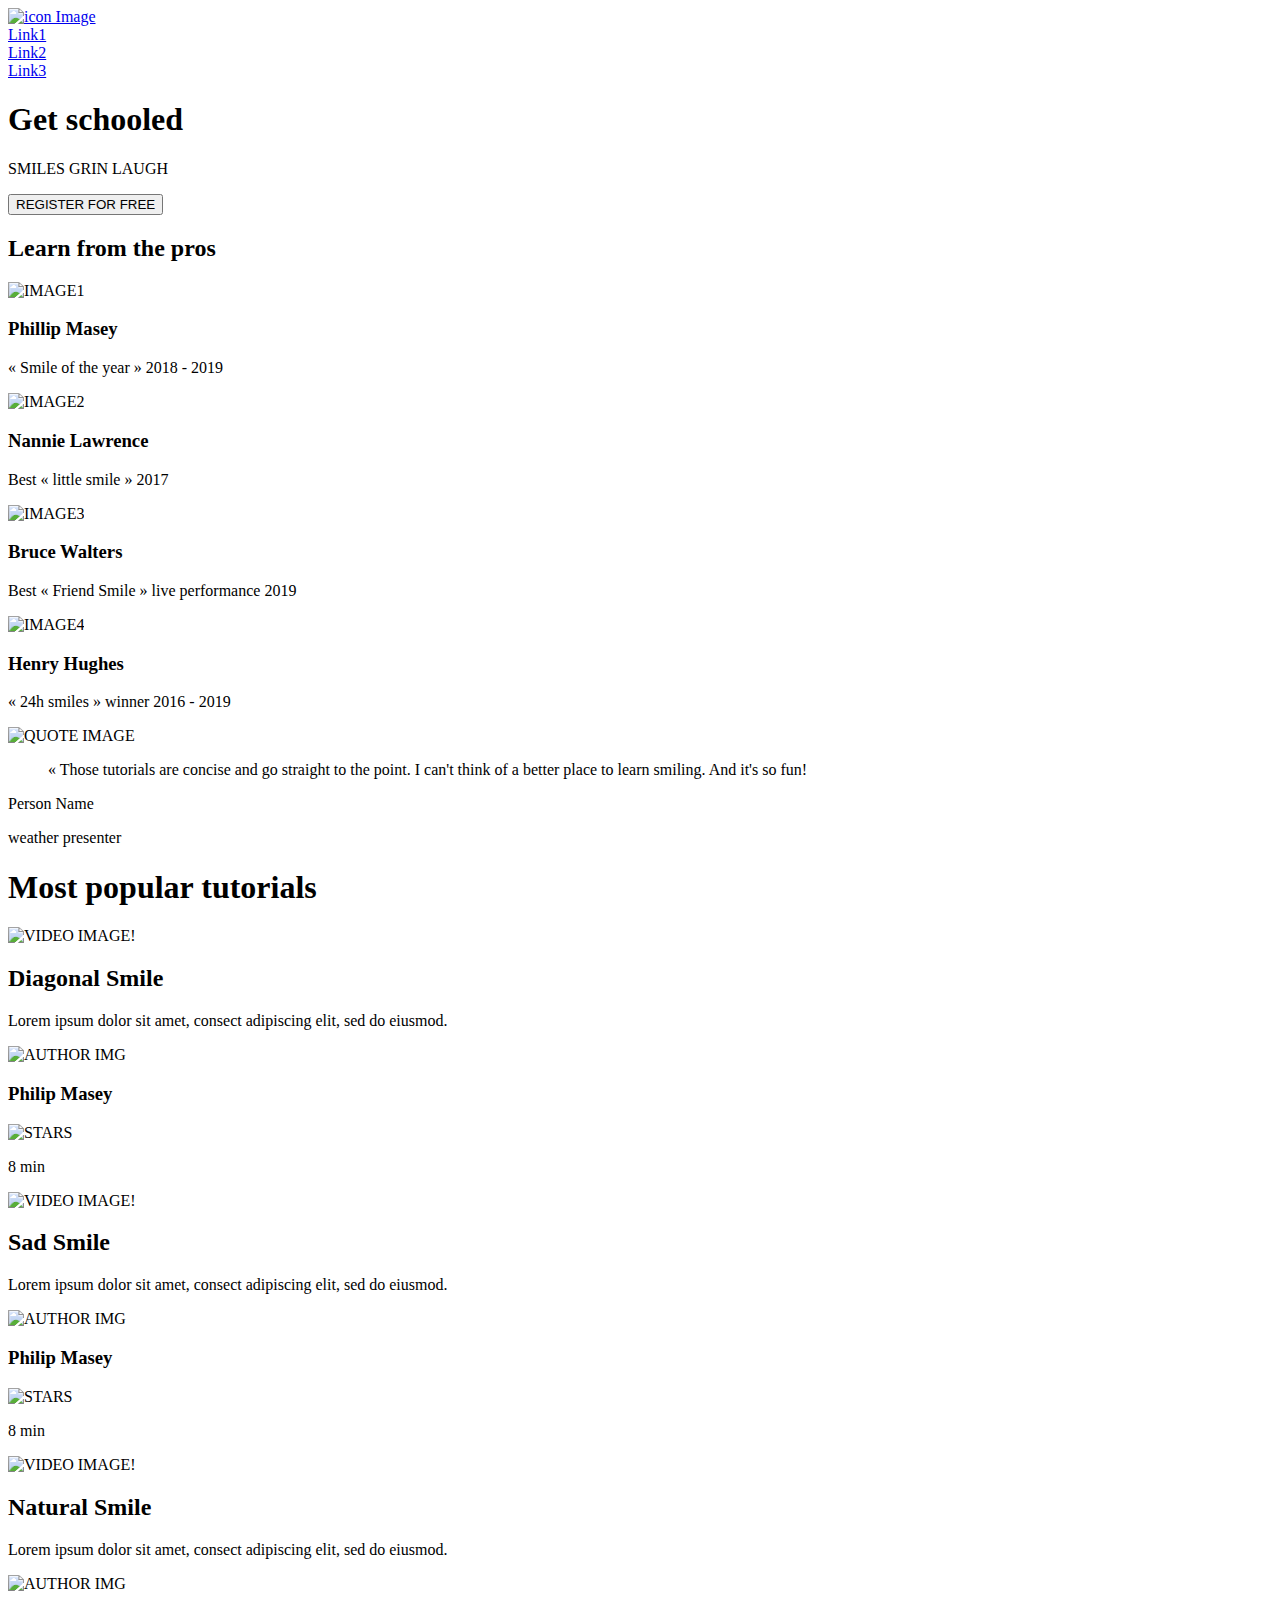
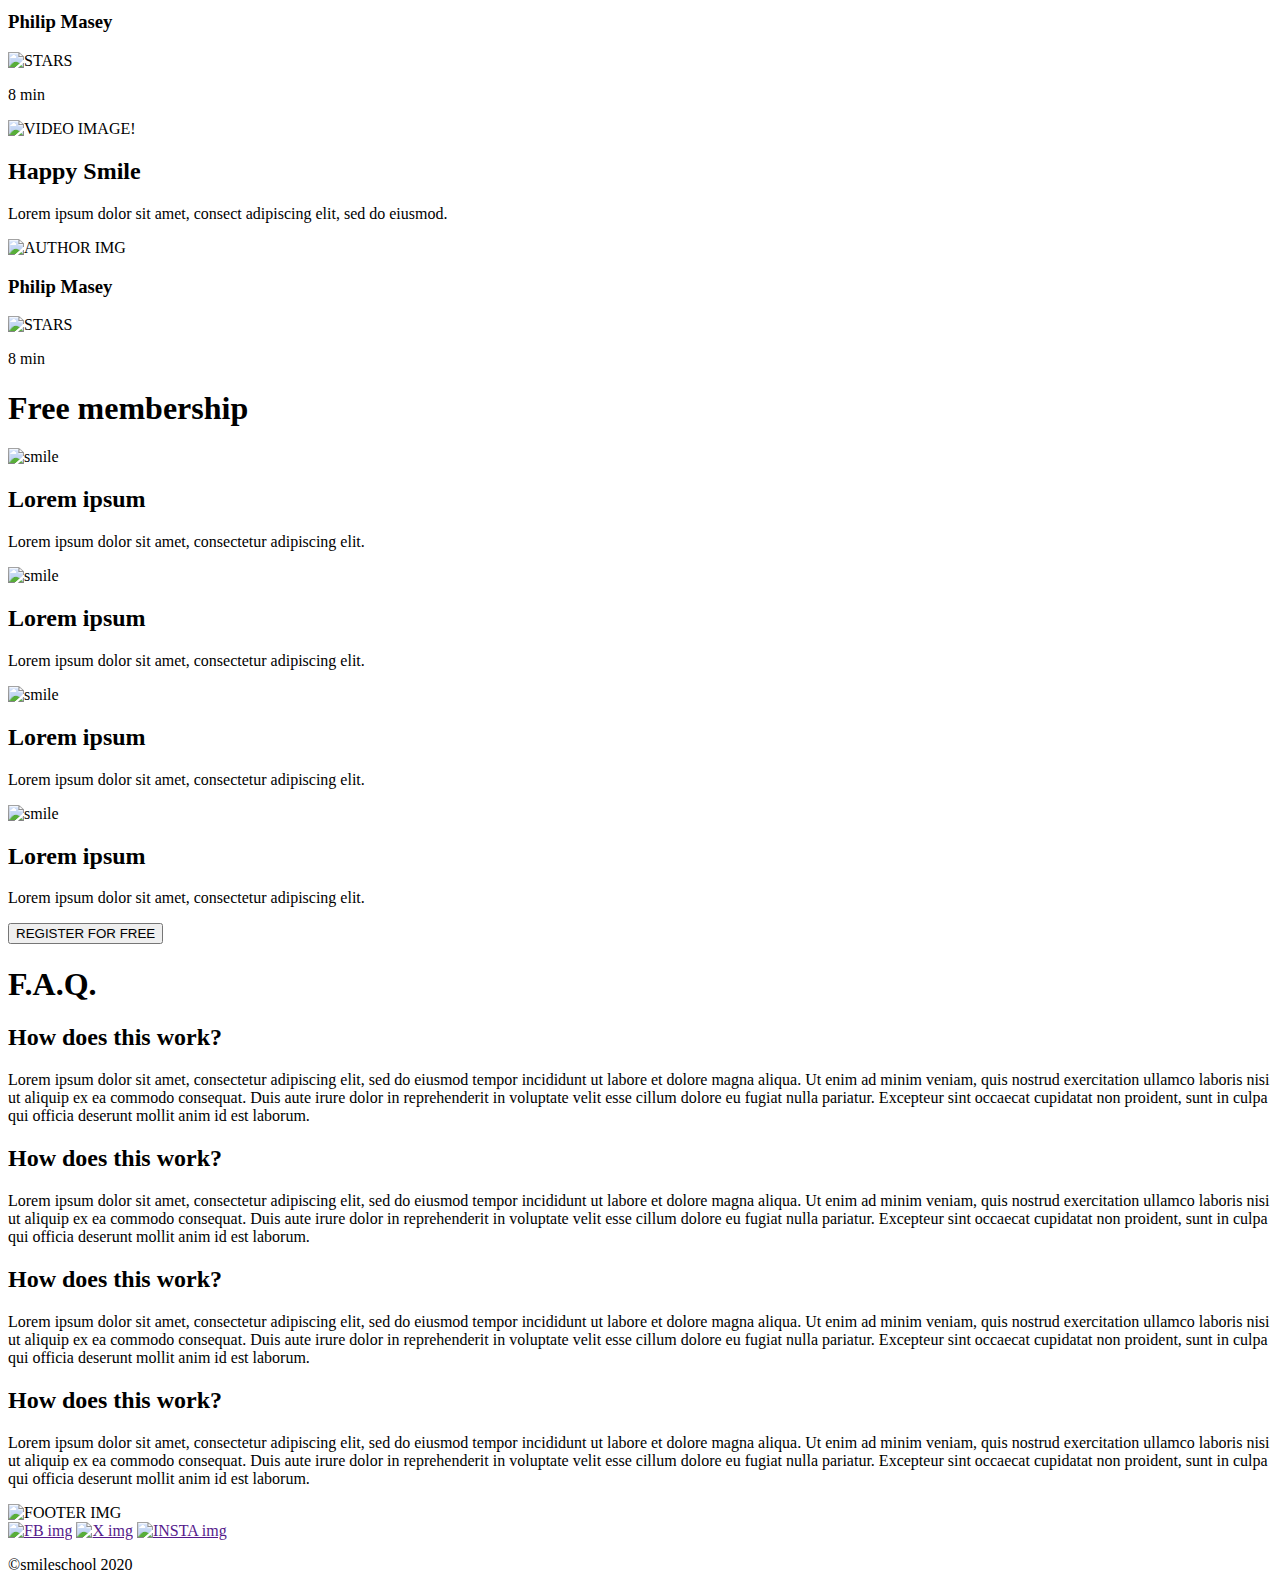
==== css_advanced/index.html @ 28404116 "added README.md" ====
<!DOCTYPE html>
<html lang="en">
<head>
    <meta charset="UTF-8">
    <meta name="viewport", content="width=devide-width, initial-scale=1.0">
</head>
<body>
    <header>
        <div>
            <a href="index.html"><img src="ICON IMAGE" alt="icon Image"></a>

            <nav>
                    <li><a href="COURSES">Link1</a></li>
                    <li><a href="PRICING">Link2</a></li>
                    <li><a href="LOGIN">Link3</a></li>
            </nav>
        </div>

        <section>
            <div>
                <h1>Get schooled</h1>
                <p>SMILES GRIN LAUGH</p>
                <button>REGISTER FOR FREE</button>
            </div>
            <div>
                <h2>Learn from the pros</h2>
                <div>
                    <img src="IMAGE1" alt="IMAGE1">
                    <h3>Phillip Masey</h3>
                    <p>« Smile of the year » 2018 - 2019</p>
                </div>
                <div>
                    <img src="IMAGE2" alt="IMAGE2">
                    <h3>Nannie Lawrence</h3>
                    <p>Best « little smile » 2017</p>
                </div>
                <div>
                    <img src="IMAGE3" alt="IMAGE3">
                    <h3>Bruce Walters</h3>
                    <p>Best « Friend Smile » live performance 2019</p>
                </div>
                <div>
                    <img src="IMAGE4" alt="IMAGE4">
                    <h3>Henry Hughes</h3>
                    <p>« 24h smiles » winner 2016 - 2019</p>
                </div>
            </div>
        </section>
    </header>
    <main>
        <section>
            <div>
                <img src="QUOTE" alt="QUOTE IMAGE">
                <div>
                    <blockquote>« Those tutorials are concise and go straight to the point. I can't think of a better place to learn smiling. And it's so fun!</blockquote>
                    <p>Person Name</p>
                    <p>weather presenter</p>
                </div>
            </div>
        </section>
        <section>
            <h1>Most popular tutorials</h1>
            <div>
                <div>
                    <img src="VIDEO IMAGE1" alt="VIDEO IMAGE!">
                    <h2>Diagonal Smile</h2>
                    <p>Lorem ipsum dolor sit amet, consect adipiscing elit, sed do eiusmod.</p>
                    <div>
                        <img src="AUTHOR IMG" alt="AUTHOR IMG">
                        <h3>Philip Masey</h3>
                    </div>
                    <div>
                        <div><img src="STARS" alt="STARS"></div>
                        <p>8 min</p>
                    </div>
                </div>
            </div>
            <div>
                <div>
                    <img src="VIDEO IMAGE1" alt="VIDEO IMAGE!">
                    <h2>Sad Smile</h2>
                    <p>Lorem ipsum dolor sit amet, consect adipiscing elit, sed do eiusmod.</p>
                    <div>
                        <img src="AUTHOR IMG" alt="AUTHOR IMG">
                        <h3>Philip Masey</h3>
                    </div>
                    <div>
                        <div><img src="STARS" alt="STARS"></div>
                        <p>8 min</p>
                    </div>
                </div>
            </div>
            <div>
                <div>
                    <img src="VIDEO IMAGE1" alt="VIDEO IMAGE!">
                    <h2>Natural Smile</h2>
                    <p>Lorem ipsum dolor sit amet, consect adipiscing elit, sed do eiusmod.</p>
                    <div>
                        <img src="AUTHOR IMG" alt="AUTHOR IMG">
                        <h3>Philip Masey</h3>
                    </div>
                    <div>
                        <div><img src="STARS" alt="STARS"></div>
                        <p>8 min</p>
                    </div>
                </div>
            </div>
            <div>
                <div>
                    <img src="VIDEO IMAGE1" alt="VIDEO IMAGE!">
                    <h2>Happy Smile</h2>
                    <p>Lorem ipsum dolor sit amet, consect adipiscing elit, sed do eiusmod.</p>
                    <div>
                        <img src="AUTHOR IMG" alt="AUTHOR IMG">
                        <h3>Philip Masey</h3>
                    </div>
                    <div>
                        <div><img src="STARS" alt="STARS"></div>
                        <p>8 min</p>
                    </div>
                </div>
            </div>
        </section>
        <section>
            <h1>Free membership</h1>
            <div>
                <div>
                    <img src="smile" alt="smile">
                    <h2>Lorem ipsum</h2>
                    <p>Lorem ipsum dolor sit amet, consectetur adipiscing elit.</p>
                </div>
                <div>
                    <img src="smile" alt="smile">
                    <h2>Lorem ipsum</h2>
                    <p>Lorem ipsum dolor sit amet, consectetur adipiscing elit.</p>
                </div>
                <div>
                    <img src="smile" alt="smile">
                    <h2>Lorem ipsum</h2>
                    <p>Lorem ipsum dolor sit amet, consectetur adipiscing elit.</p>
                </div>
                <div>
                    <img src="smile" alt="smile">
                    <h2>Lorem ipsum</h2>
                    <p>Lorem ipsum dolor sit amet, consectetur adipiscing elit.</p>
                </div>
            </div>
            <button>REGISTER FOR FREE</button>
        </section>
        <section>
            <h1>F.A.Q.</h1>
            <div>
                <div>
                    <div>
                        <h2>How does this work?</h2>
                        <p>Lorem ipsum dolor sit amet, consectetur adipiscing elit, sed do eiusmod tempor incididunt ut labore et dolore magna aliqua. Ut enim ad minim veniam, quis nostrud exercitation ullamco laboris nisi ut aliquip ex ea commodo consequat. Duis aute irure dolor in reprehenderit in voluptate velit esse cillum dolore eu fugiat nulla pariatur. Excepteur sint occaecat cupidatat non proident, sunt in culpa qui officia deserunt mollit anim id est laborum.</p>
                    </div>
                    <div>
                        <h2>How does this work?</h2>
                        <p>Lorem ipsum dolor sit amet, consectetur adipiscing elit, sed do eiusmod tempor incididunt ut labore et dolore magna aliqua. Ut enim ad minim veniam, quis nostrud exercitation ullamco laboris nisi ut aliquip ex ea commodo consequat. Duis aute irure dolor in reprehenderit in voluptate velit esse cillum dolore eu fugiat nulla pariatur. Excepteur sint occaecat cupidatat non proident, sunt in culpa qui officia deserunt mollit anim id est laborum.</p>
                    </div>
                </div>
                <div>
                    <div>
                        <h2>How does this work?</h2>
                        <p>Lorem ipsum dolor sit amet, consectetur adipiscing elit, sed do eiusmod tempor incididunt ut labore et dolore magna aliqua. Ut enim ad minim veniam, quis nostrud exercitation ullamco laboris nisi ut aliquip ex ea commodo consequat. Duis aute irure dolor in reprehenderit in voluptate velit esse cillum dolore eu fugiat nulla pariatur. Excepteur sint occaecat cupidatat non proident, sunt in culpa qui officia deserunt mollit anim id est laborum.</p>
                    </div>
                    <div>
                        <h2>How does this work?</h2>
                        <p>Lorem ipsum dolor sit amet, consectetur adipiscing elit, sed do eiusmod tempor incididunt ut labore et dolore magna aliqua. Ut enim ad minim veniam, quis nostrud exercitation ullamco laboris nisi ut aliquip ex ea commodo consequat. Duis aute irure dolor in reprehenderit in voluptate velit esse cillum dolore eu fugiat nulla pariatur. Excepteur sint occaecat cupidatat non proident, sunt in culpa qui officia deserunt mollit anim id est laborum.</p>
                    </div>
                </div>
            </div>
        </section>
    </main>
    <footer>
        <div>
            <div>
                <img src="FOOTER IMG" alt="FOOTER IMG">
                <div>
                    <a href=""><img src="FB img" alt="FB img"></a>
                    <a href=""><img src="X img" alt="X img"></a>
                    <a href=""><img src="INSTA img" alt="INSTA img"></a>
                </div>
            </div>
            <p>©smileschool 2020</p>
        </div>
    </footer>
</body>
</html>
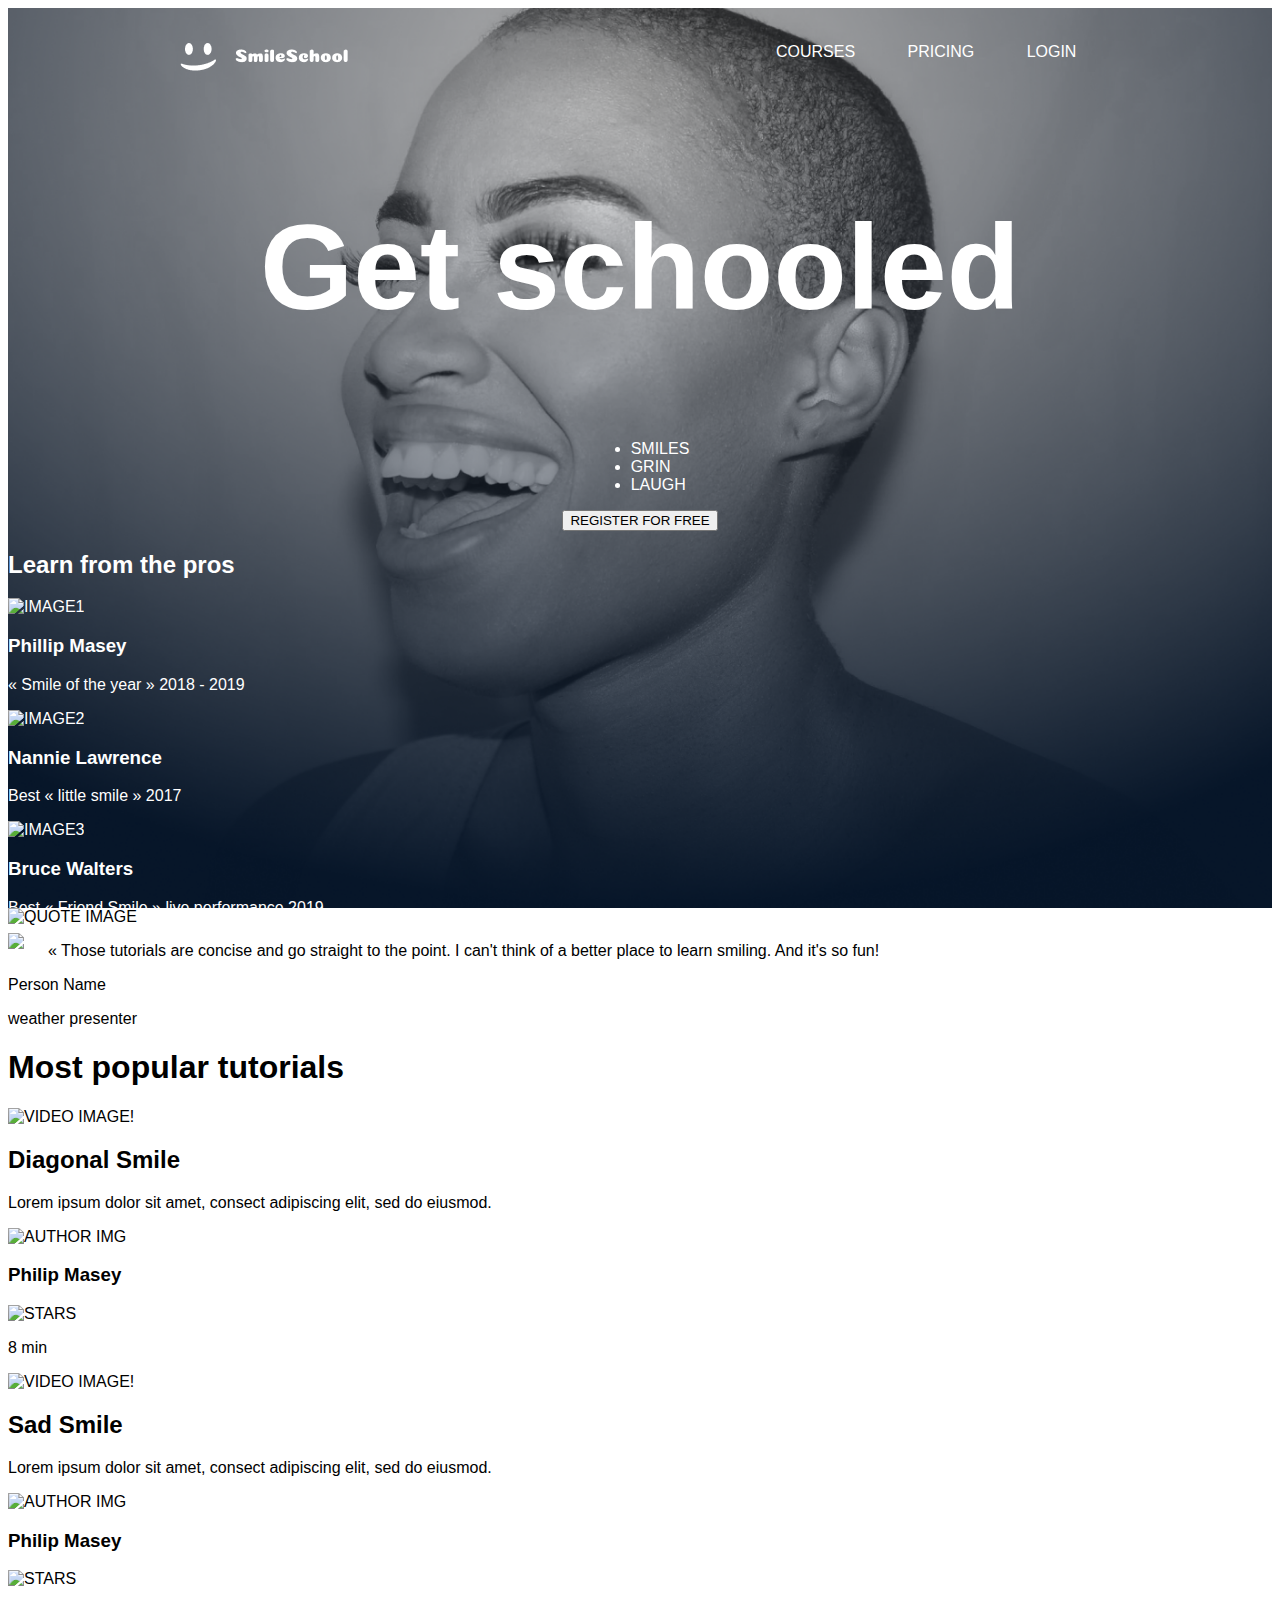
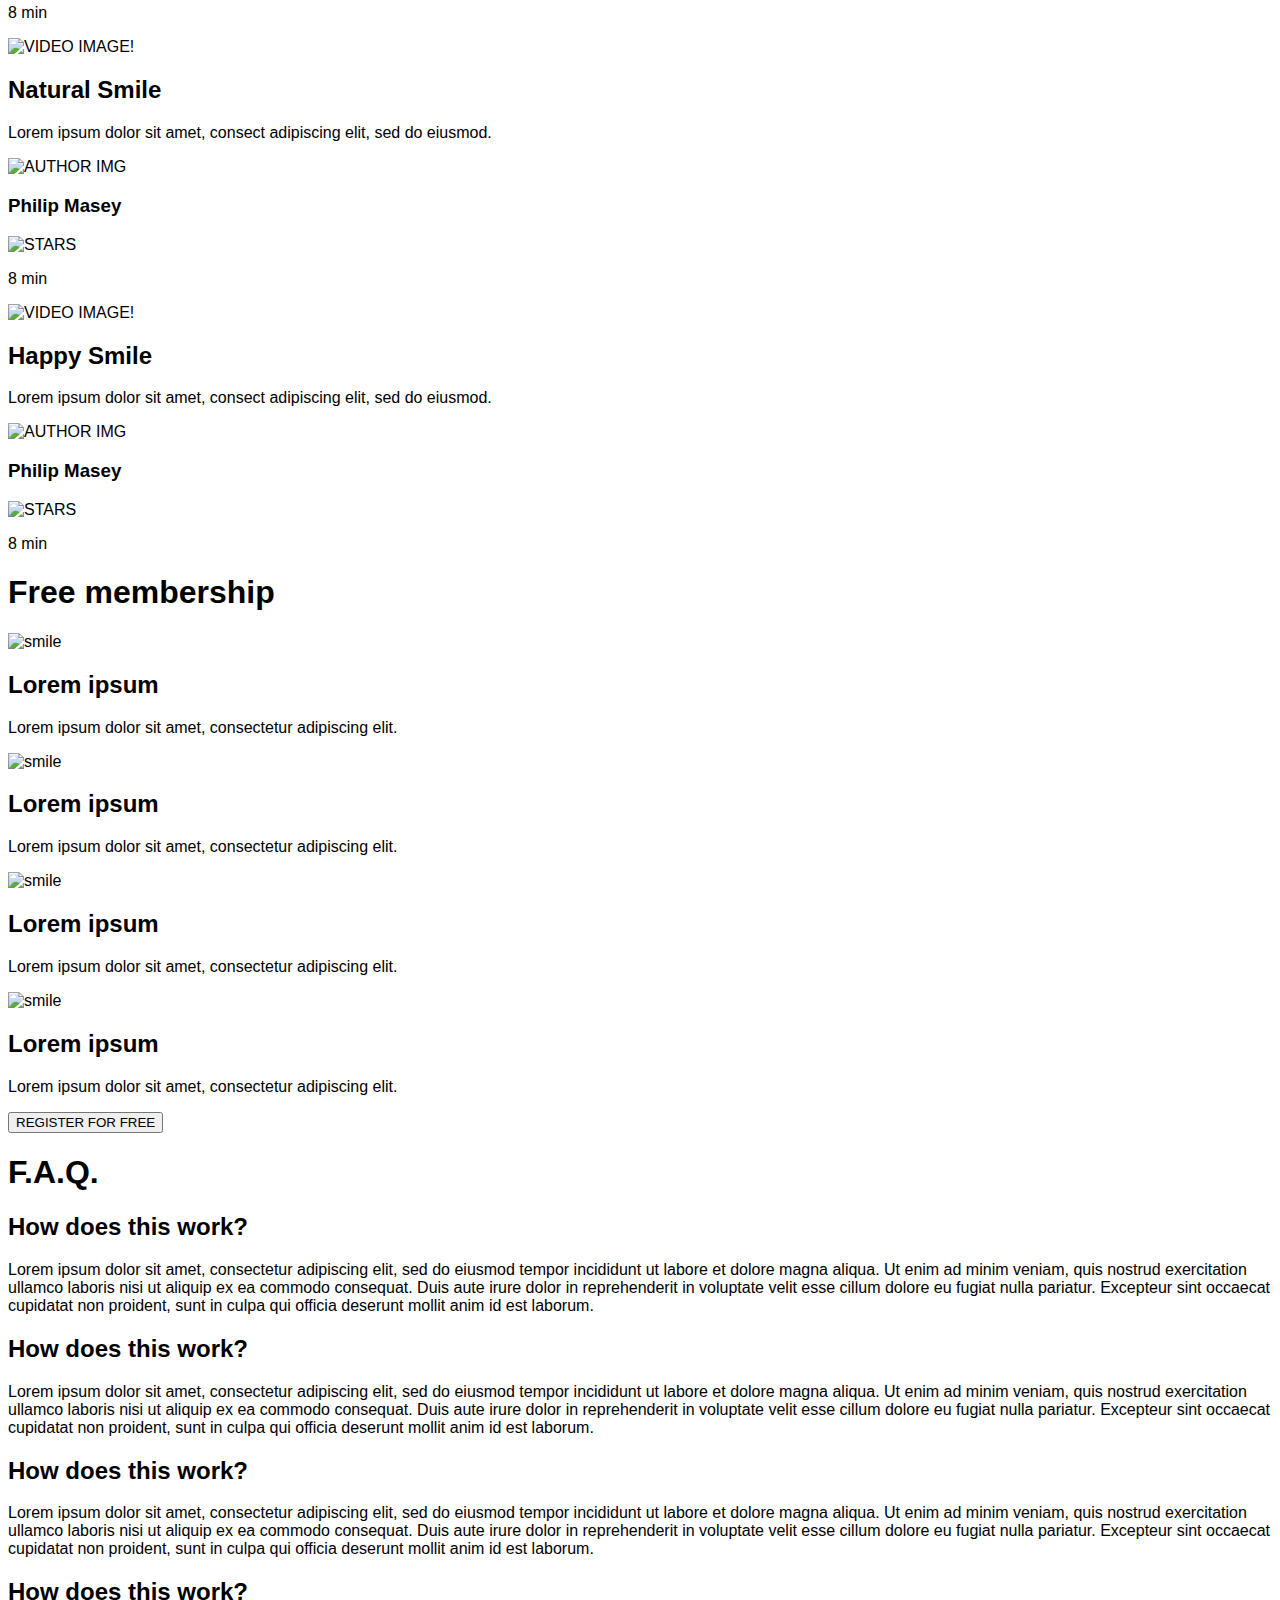
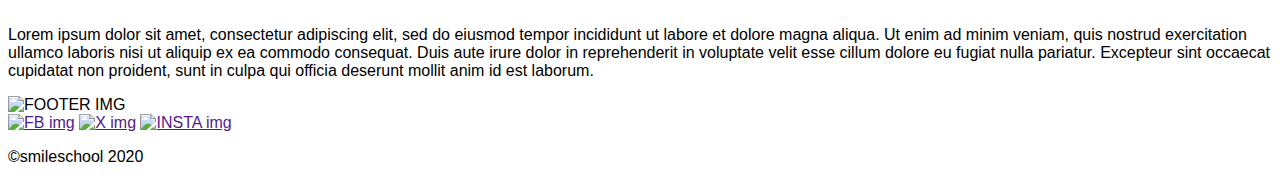
==== commit 267a2f0e: "css progress: nav, Banner-H1" ====
--- a/css_advanced/index.html
+++ b/css_advanced/index.html
@@ -2,24 +2,31 @@
 <html lang="en">
 <head>
     <meta charset="UTF-8">
-    <meta name="viewport", content="width=devide-width, initial-scale=1.0">
+    <meta name="viewport", content="width=device-width, initial-scale=1.0">
+    <title>Homepage</title>
+    <link rel="stylesheet" href="styles.css">
 </head>
 <body>
     <header>
-        <div>
-            <a href="index.html"><img src="ICON IMAGE" alt="icon Image"></a>
+        <div class="header_div">
+            <a href="index.html"><img src="images/logo.png" alt="logo"></a>
 
-            <nav>
-                    <li><a href="COURSES">Link1</a></li>
-                    <li><a href="PRICING">Link2</a></li>
-                    <li><a href="LOGIN">Link3</a></li>
+            <nav class="header_nav">
+                <a class="nav_link" href="*LINK*">COURSES</a></li>
+                <a class="nav_link" href="*LINK*">PRICING</a></li>
+                <a class="nav_link" href="*LINK*">LOGIN</a></li>
             </nav>
         </div>
 
-        <section>
-            <div>
+        <section class="banner_section">
+            <!--Banner-->
+            <div class="banner_div">
                 <h1>Get schooled</h1>
-                <p>SMILES GRIN LAUGH</p>
+                <ul>
+                    <li>SMILES</li>
+                    <li>GRIN</li>
+                    <li>LAUGH</li>
+                </ul>
                 <button>REGISTER FOR FREE</button>
             </div>
             <div>
@@ -45,6 +52,7 @@
                     <p>« 24h smiles » winner 2016 - 2019</p>
                 </div>
             </div>
+            <!--Banner END-->
         </section>
     </header>
     <main>
--- a/css_advanced/styles.css
+++ b/css_advanced/styles.css
@@ -0,0 +1,41 @@
+html {
+    font-family: Arial, Helvetica, sans-serif
+}
+
+header {
+    background-image: url(./images/background.png);
+    background-repeat: no-repeat;
+    background-size: cover;
+    background-position: center;
+    height: 100vh;
+     color: #ffff;
+}
+
+.header_div {
+    padding: 35.02px 171.59px;
+    display: flex;
+    justify-content: space-between;
+    background-color: transparent;
+}
+
+.header_nav a {
+        padding: 1.5em;
+        weight: 700;
+        display: inline;
+        text-decoration: none;
+        color: #ffff;
+    }
+
+.banner_div {
+    height: 50%;
+    display: flex;
+    flex-direction: column;
+    align-items: center;
+    justify-content: center;
+}
+
+.banner_div H1 {
+    font-size: 120px;
+    weight: 700;
+    line-height: 150.84px;
+}
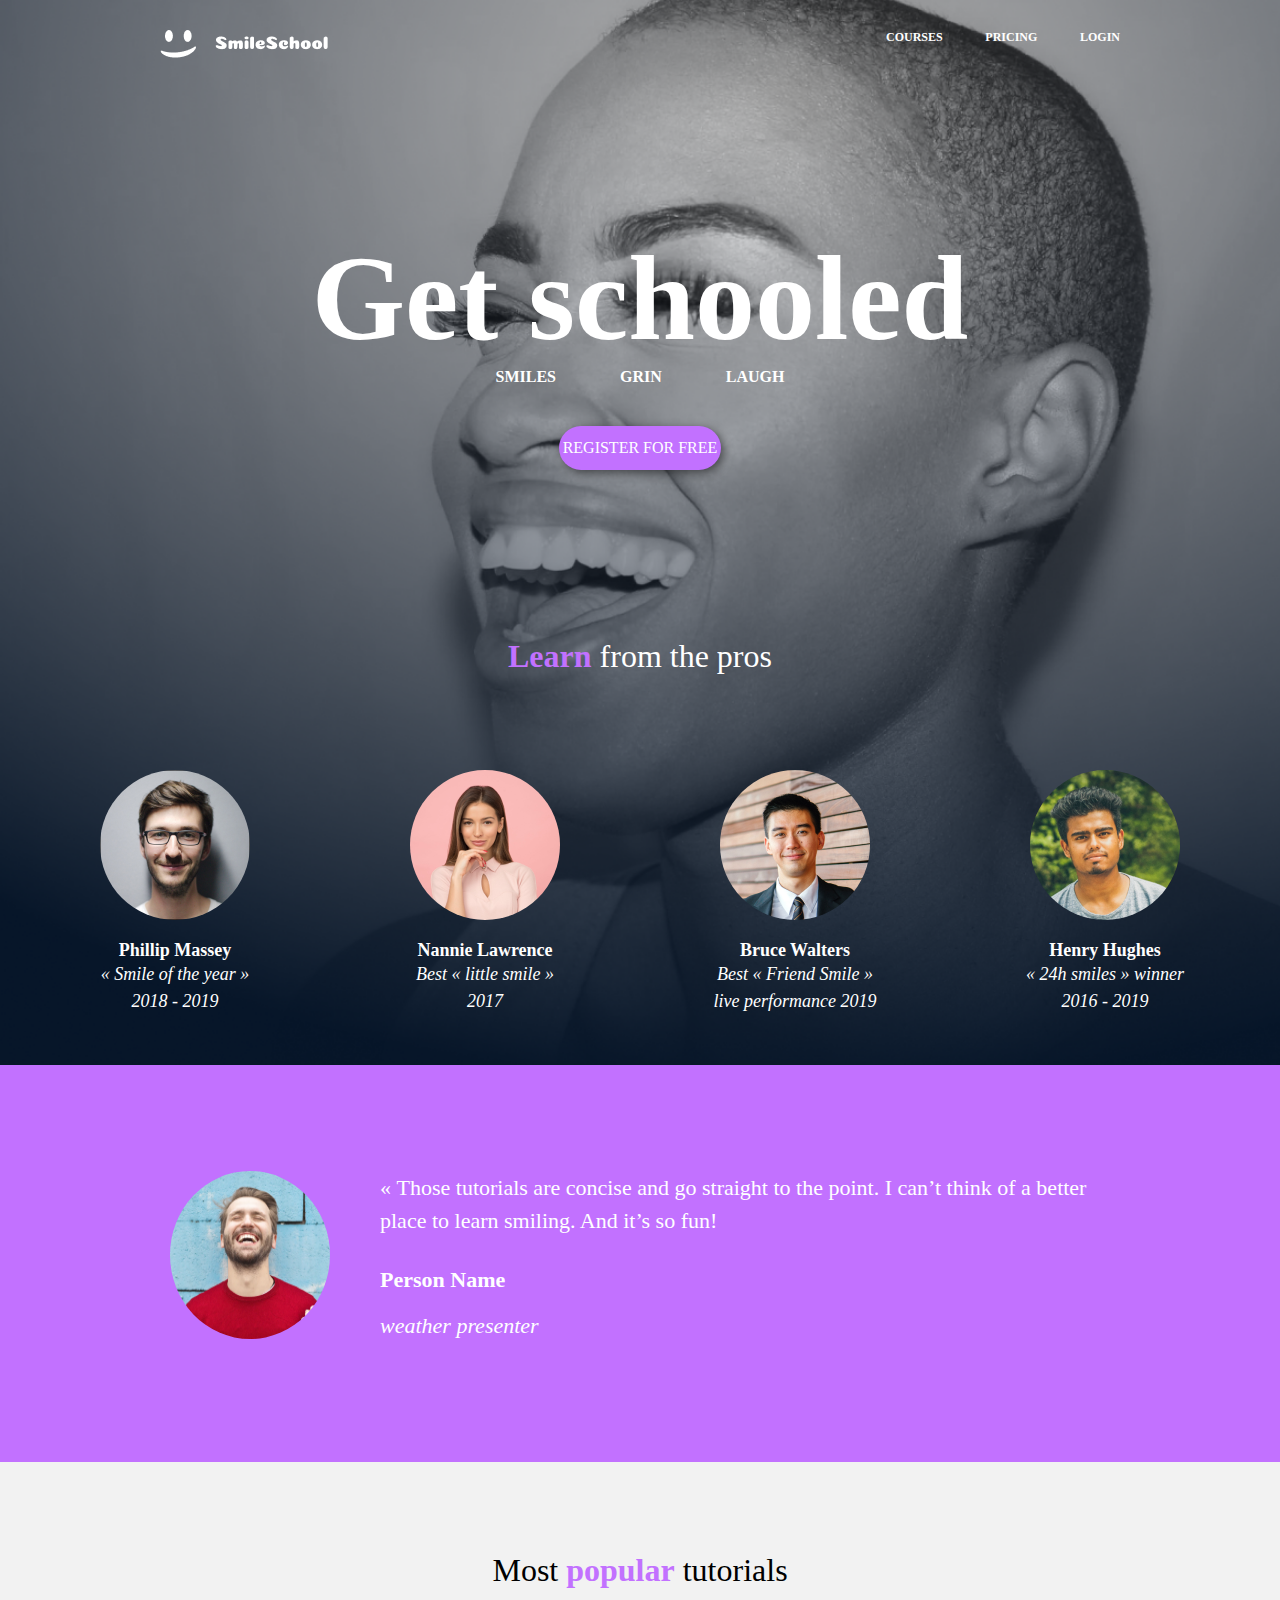
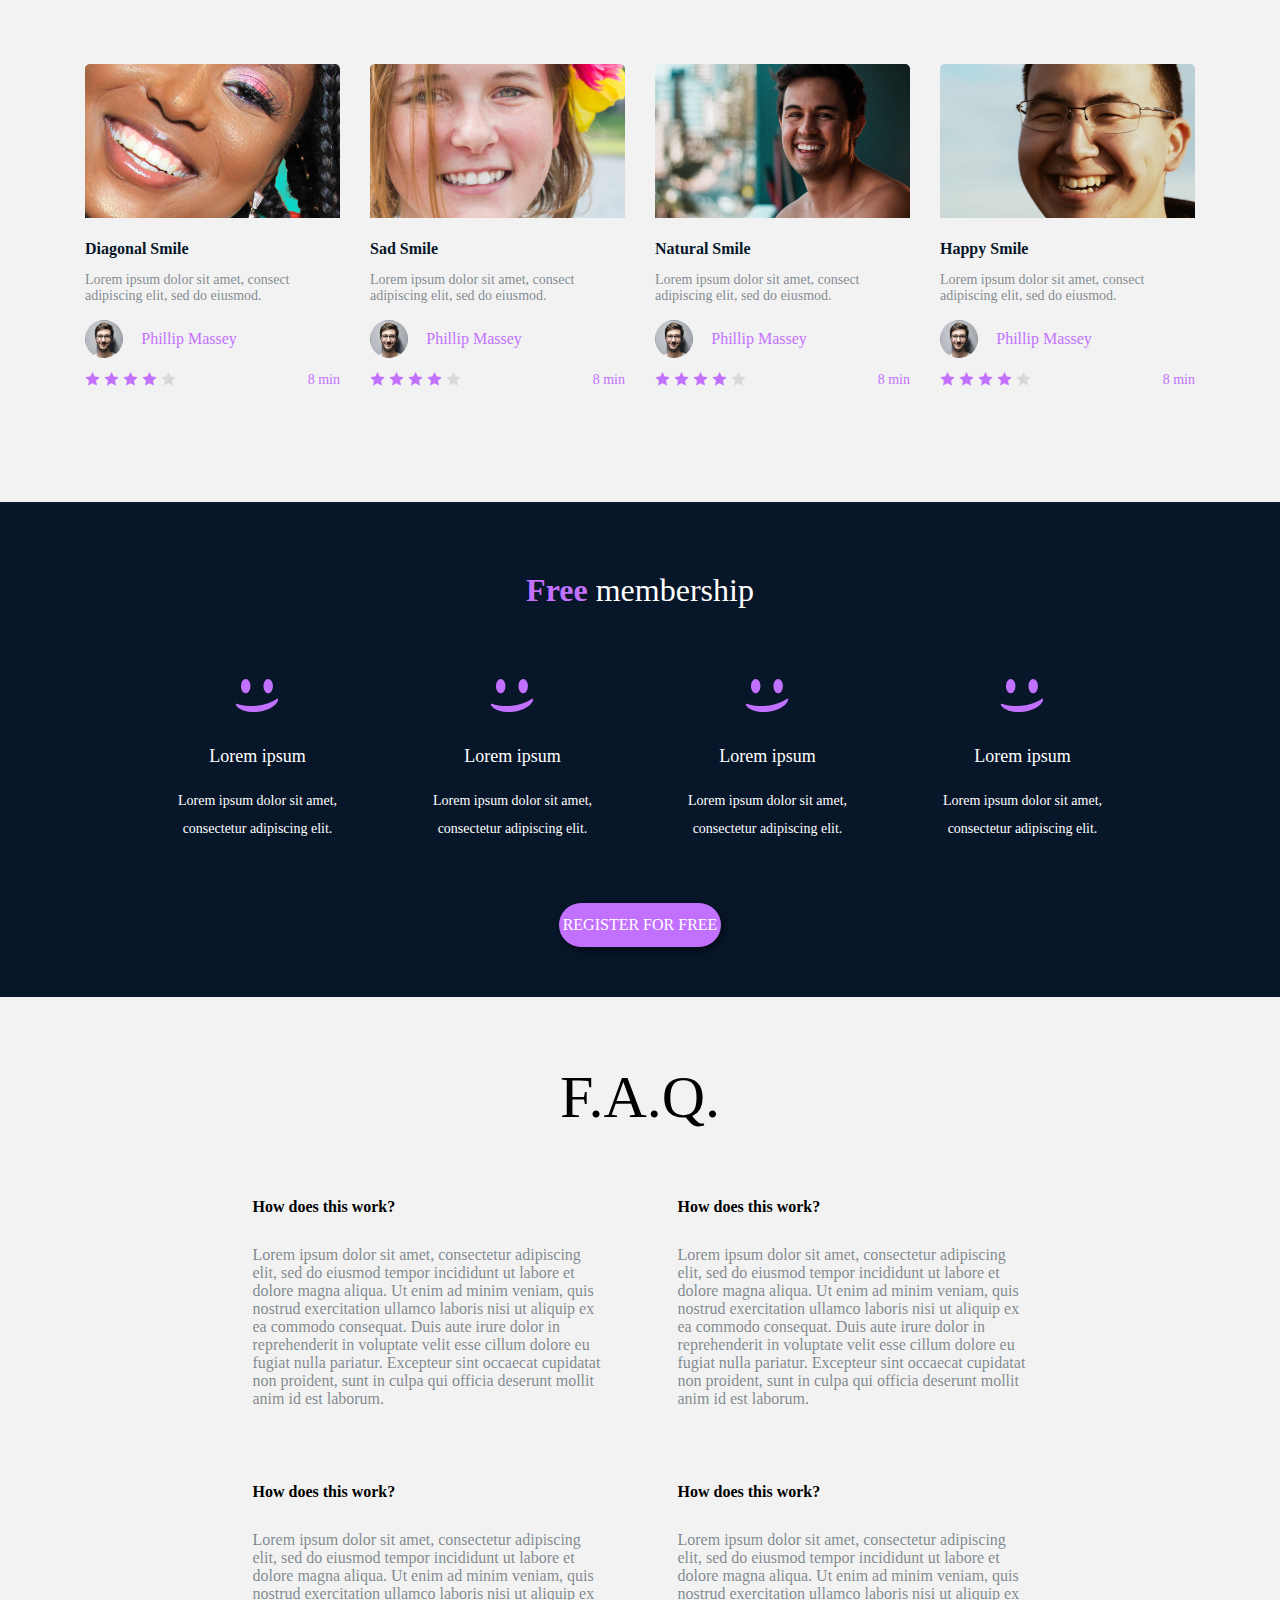
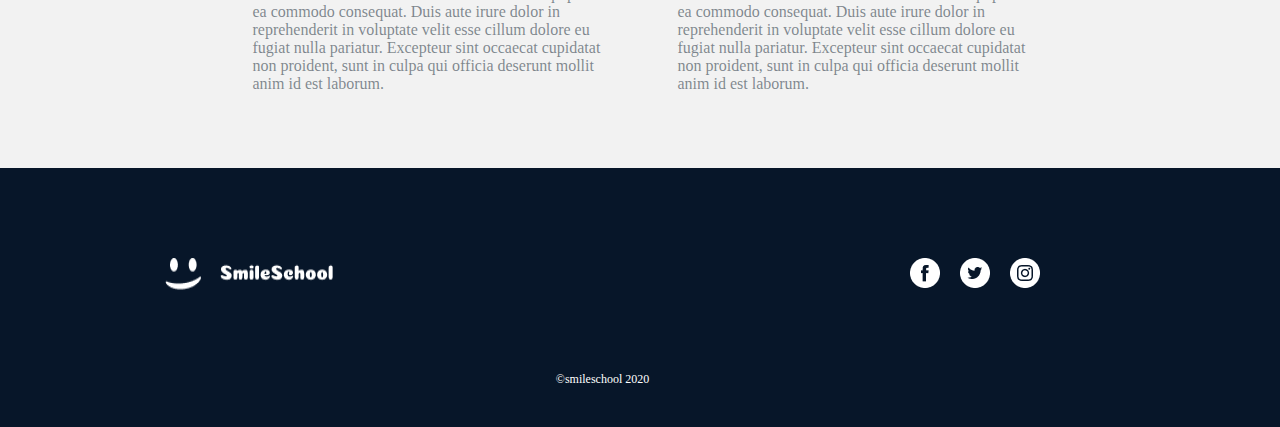
==== commit 1bdb986f: "css styles" ====
--- a/css_advanced/index.html
+++ b/css_advanced/index.html
@@ -1,181 +1,212 @@
 <!DOCTYPE html>
 <html lang="en">
+
 <head>
     <meta charset="UTF-8">
-    <meta name="viewport", content="width=device-width, initial-scale=1.0">
-    <title>Homepage</title>
+    <meta name="viewport" content="width=device-width, initial-scale=1.0">
     <link rel="stylesheet" href="styles.css">
+    <title>School Page</title>
 </head>
+
 <body>
     <header>
-        <div class="header_div">
-            <a href="index.html"><img src="images/logo.png" alt="logo"></a>
-
-            <nav class="header_nav">
-                <a class="nav_link" href="*LINK*">COURSES</a></li>
-                <a class="nav_link" href="*LINK*">PRICING</a></li>
-                <a class="nav_link" href="*LINK*">LOGIN</a></li>
-            </nav>
-        </div>
-
-        <section class="banner_section">
-            <!--Banner-->
-            <div class="banner_div">
-                <h1>Get schooled</h1>
-                <ul>
-                    <li>SMILES</li>
-                    <li>GRIN</li>
-                    <li>LAUGH</li>
-                </ul>
-                <button>REGISTER FOR FREE</button>
-            </div>
-            <div>
-                <h2>Learn from the pros</h2>
-                <div>
-                    <img src="IMAGE1" alt="IMAGE1">
-                    <h3>Phillip Masey</h3>
-                    <p>« Smile of the year » 2018 - 2019</p>
-                </div>
-                <div>
-                    <img src="IMAGE2" alt="IMAGE2">
-                    <h3>Nannie Lawrence</h3>
-                    <p>Best « little smile » 2017</p>
-                </div>
-                <div>
-                    <img src="IMAGE3" alt="IMAGE3">
-                    <h3>Bruce Walters</h3>
-                    <p>Best « Friend Smile » live performance 2019</p>
-                </div>
-                <div>
-                    <img src="IMAGE4" alt="IMAGE4">
-                    <h3>Henry Hughes</h3>
-                    <p>« 24h smiles » winner 2016 - 2019</p>
-                </div>
-            </div>
-            <!--Banner END-->
-        </section>
+        <a href="">
+            <img src="images/logo.png" alt="SmileSchool logo">
+        </a>
+        <nav>
+            <a href="">COURSES</a>
+            <a href="">PRICING</a>
+            <a href="">LOGIN</a>
+        </nav>
     </header>
     <main>
-        <section>
+        <section id="section1">
             <div>
-                <img src="QUOTE" alt="QUOTE IMAGE">
+                <h1 id="big-title">Get schooled</h1>
+                <p id="words-title">SMILES GRIN LAUGH</p>
+                <button type="button" class="register-button">REGISTER FOR FREE</button>
+            </div>
+            <div>
+                <h2 id="learn-title"><em>Learn</em> from the pros</h2>
+                <div id="list-of-pros">
+                    <div class="pros-details">
+                        <img src="images/1.png" alt="Phillip Massey">
+                        <h3>Phillip Massey</h3>
+                        <p>« Smile of the year » 2018 - 2019</p>
+                    </div>
+                    <div class="pros-details">
+                        <img src="images/6.png" alt="Nannie Lawrence">
+                        <h3>Nannie Lawrence</h3>
+                        <p>Best « little smile » 2017</p>
+                    </div>
+                    <div class="pros-details">
+                        <img src="images/7.png" alt="Bruce Walters">
+                        <h3>Bruce Walters</h3>
+                        <p>Best « Friend Smile » live performance 2019</p>
+                    </div>
+                    <div class="pros-details">
+                        <img src="images/8.png" alt="Henry Hughes">
+                        <h3>Henry Hughes</h3>
+                        <p>« 24h smiles » winner 2016 - 2019</p>
+                    </div>
+                </div>
+            </div>
+        </section>
+        <section id="section2">
+            <div id="quote-block">
+                <img src="images/quote.png" alt="Person Name">
                 <div>
-                    <blockquote>« Those tutorials are concise and go straight to the point. I can't think of a better place to learn smiling. And it's so fun!</blockquote>
-                    <p>Person Name</p>
-                    <p>weather presenter</p>
-                </div>
-            </div>
-        </section>
-        <section>
-            <h1>Most popular tutorials</h1>
-            <div>
+                    <blockquote>« Those tutorials are concise and go straight to the point. I can’t think of a better
+                        place to learn smiling. And it’s so fun!</blockquote>
+                    <p id="author-quote">Person Name</p>
+                    <p id="author-job">weather presenter</p>
+                </div>
+            </div>
+        </section>
+        <section id="section3">
+            <h1>Most <em>popular</em> tutorials</h1>
+            <div id="list-of-videos">
+                <div class="videos-details">
+                    <img src="images/diago.png" alt="video preview">
+                    <h2>Diagonal Smile</h2>
+                    <p>Lorem ipsum dolor sit amet, consect adipiscing elit, sed do eiusmod.</p>
+                    <div class="author-video">
+                        <img class="1_" src="images/1.png" alt="Phillip Massey">
+                        <h3>Phillip Massey</h3>
+                    </div>
+                    <div class="video-rate">
+                        <div>
+                            <img src="images/star_yes.png" alt="star">
+                            <img src="images/star_yes.png" alt="star">
+                            <img src="images/star_yes.png" alt="star">
+                            <img src="images/star_yes.png" alt="star">
+                            <img src="images/star_no.png" alt="star">
+                        </div>
+                        <p>8 min</p>
+                    </div>
+                </div>
+                <div class="videos-details">
+                    <img src="images/sad smile.png" alt="video preview">
+                    <h2>Sad Smile</h2>
+                    <p>Lorem ipsum dolor sit amet, consect adipiscing elit, sed do eiusmod.</p>
+                    <div class="author-video">
+                        <img class="1_" src="images/1.png" alt="Phillip Massey">
+                        <h3>Phillip Massey</h3>
+                    </div>
+                    <div class="video-rate">
+                        <div>
+                            <img src="images/star_yes.png" alt="star">
+                            <img src="images/star_yes.png" alt="star">
+                            <img src="images/star_yes.png" alt="star">
+                            <img src="images/star_yes.png" alt="star">
+                            <img src="images/star_no.png" alt="star">
+                        </div>
+                        <p>8 min</p>
+                    </div>
+                </div>
+                <div class="videos-details">
+                    <img src="images/natural smile.png" alt="video preview">
+                    <h2>Natural Smile</h2>
+                    <p>Lorem ipsum dolor sit amet, consect adipiscing elit, sed do eiusmod.</p>
+                    <div class="author-video">
+                        <img class="1_" src="images/1.png" alt="Phillip Massey">
+                        <h3>Phillip Massey</h3>
+                    </div>
+                    <div class="video-rate">
+                        <div>
+                            <img src="images/star_yes.png" alt="star">
+                            <img src="images/star_yes.png" alt="star">
+                            <img src="images/star_yes.png" alt="star">
+                            <img src="images/star_yes.png" alt="star">
+                            <img src="images/star_no.png" alt="star">
+                        </div>
+                        <p>8 min</p>
+                    </div>
+                </div>
+                <div class="videos-details">
+                    <img src="images/happy smile.png" alt="video preview">
+                    <h2>Happy Smile</h2>
+                    <p>Lorem ipsum dolor sit amet, consect adipiscing elit, sed do eiusmod.</p>
+                    <div class="author-video">
+                        <img class="1_" src="images/1.png" alt="Phillip Massey">
+                        <h3>Phillip Massey</h3>
+                    </div>
+                    <div class="video-rate">
+                        <div>
+                            <img src="images/star_yes.png" alt="star">
+                            <img src="images/star_yes.png" alt="star">
+                            <img src="images/star_yes.png" alt="star">
+                            <img src="images/star_yes.png" alt="star">
+                            <img src="images/star_no.png" alt="star">
+                        </div>
+                        <p>8 min</p>
+                    </div>
+                </div>
+            </div>
+        </section>
+        <section id="section4">
+            <h1 id="membership-title"><em>Free</em> membership</h1>
+            <div id="list-of-membership">
+                <div class="membership-details">
+                    <img src="images/smile.png" alt="smile">
+                    <h2>Lorem ipsum</h2>
+                    <p>Lorem ipsum dolor sit amet, consectetur adipiscing elit.</p>
+                </div>
+                <div class="membership-details">
+                    <img src="images/smile.png" alt="smile">
+                    <h2>Lorem ipsum</h2>
+                    <p>Lorem ipsum dolor sit amet, consectetur adipiscing elit.</p>
+                </div>
+                <div class="membership-details">
+                    <img src="images/smile.png" alt="smile">
+                    <h2>Lorem ipsum</h2>
+                    <p>Lorem ipsum dolor sit amet, consectetur adipiscing elit.</p>
+                </div>
+                <div class="membership-details">
+                    <img src="images/smile.png" alt="smile">
+                    <h2>Lorem ipsum</h2>
+                    <p>Lorem ipsum dolor sit amet, consectetur adipiscing elit.</p>
+                </div>
+            </div>
+            <button type="button" class="register-button">REGISTER FOR FREE</button>
+        </section>
+        <section id="section5">
+            <h1 id="faq-title">F.A.Q.</h1>
+            <div id="list-of-questions">
                 <div>
-                    <img src="VIDEO IMAGE1" alt="VIDEO IMAGE!">
-                    <h2>Diagonal Smile</h2>
-                    <p>Lorem ipsum dolor sit amet, consect adipiscing elit, sed do eiusmod.</p>
-                    <div>
-                        <img src="AUTHOR IMG" alt="AUTHOR IMG">
-                        <h3>Philip Masey</h3>
-                    </div>
-                    <div>
-                        <div><img src="STARS" alt="STARS"></div>
-                        <p>8 min</p>
-                    </div>
-                </div>
-            </div>
-            <div>
+                    <div>
+                        <h2>How does this work?</h2>
+                        <p>Lorem ipsum dolor sit amet, consectetur adipiscing elit, sed do eiusmod tempor incididunt ut
+                            labore et dolore magna aliqua. Ut enim ad minim veniam, quis nostrud exercitation ullamco
+                            laboris nisi ut aliquip ex ea commodo consequat. Duis aute irure dolor in reprehenderit in
+                            voluptate velit esse cillum dolore eu fugiat nulla pariatur. Excepteur sint occaecat
+                            cupidatat non proident, sunt in culpa qui officia deserunt mollit anim id est laborum.</p>
+                    </div>
+                    <div>
+                        <h2>How does this work?</h2>
+                        <p>Lorem ipsum dolor sit amet, consectetur adipiscing elit, sed do eiusmod tempor incididunt ut
+                            labore et dolore magna aliqua. Ut enim ad minim veniam, quis nostrud exercitation ullamco
+                            laboris nisi ut aliquip ex ea commodo consequat. Duis aute irure dolor in reprehenderit in
+                            voluptate velit esse cillum dolore eu fugiat nulla pariatur. Excepteur sint occaecat
+                            cupidatat non proident, sunt in culpa qui officia deserunt mollit anim id est laborum.</p>
+                    </div>
+                </div>
                 <div>
-                    <img src="VIDEO IMAGE1" alt="VIDEO IMAGE!">
-                    <h2>Sad Smile</h2>
-                    <p>Lorem ipsum dolor sit amet, consect adipiscing elit, sed do eiusmod.</p>
-                    <div>
-                        <img src="AUTHOR IMG" alt="AUTHOR IMG">
-                        <h3>Philip Masey</h3>
-                    </div>
-                    <div>
-                        <div><img src="STARS" alt="STARS"></div>
-                        <p>8 min</p>
-                    </div>
-                </div>
-            </div>
-            <div>
-                <div>
-                    <img src="VIDEO IMAGE1" alt="VIDEO IMAGE!">
-                    <h2>Natural Smile</h2>
-                    <p>Lorem ipsum dolor sit amet, consect adipiscing elit, sed do eiusmod.</p>
-                    <div>
-                        <img src="AUTHOR IMG" alt="AUTHOR IMG">
-                        <h3>Philip Masey</h3>
-                    </div>
-                    <div>
-                        <div><img src="STARS" alt="STARS"></div>
-                        <p>8 min</p>
-                    </div>
-                </div>
-            </div>
-            <div>
-                <div>
-                    <img src="VIDEO IMAGE1" alt="VIDEO IMAGE!">
-                    <h2>Happy Smile</h2>
-                    <p>Lorem ipsum dolor sit amet, consect adipiscing elit, sed do eiusmod.</p>
-                    <div>
-                        <img src="AUTHOR IMG" alt="AUTHOR IMG">
-                        <h3>Philip Masey</h3>
-                    </div>
-                    <div>
-                        <div><img src="STARS" alt="STARS"></div>
-                        <p>8 min</p>
-                    </div>
-                </div>
-            </div>
-        </section>
-        <section>
-            <h1>Free membership</h1>
-            <div>
-                <div>
-                    <img src="smile" alt="smile">
-                    <h2>Lorem ipsum</h2>
-                    <p>Lorem ipsum dolor sit amet, consectetur adipiscing elit.</p>
-                </div>
-                <div>
-                    <img src="smile" alt="smile">
-                    <h2>Lorem ipsum</h2>
-                    <p>Lorem ipsum dolor sit amet, consectetur adipiscing elit.</p>
-                </div>
-                <div>
-                    <img src="smile" alt="smile">
-                    <h2>Lorem ipsum</h2>
-                    <p>Lorem ipsum dolor sit amet, consectetur adipiscing elit.</p>
-                </div>
-                <div>
-                    <img src="smile" alt="smile">
-                    <h2>Lorem ipsum</h2>
-                    <p>Lorem ipsum dolor sit amet, consectetur adipiscing elit.</p>
-                </div>
-            </div>
-            <button>REGISTER FOR FREE</button>
-        </section>
-        <section>
-            <h1>F.A.Q.</h1>
-            <div>
-                <div>
-                    <div>
-                        <h2>How does this work?</h2>
-                        <p>Lorem ipsum dolor sit amet, consectetur adipiscing elit, sed do eiusmod tempor incididunt ut labore et dolore magna aliqua. Ut enim ad minim veniam, quis nostrud exercitation ullamco laboris nisi ut aliquip ex ea commodo consequat. Duis aute irure dolor in reprehenderit in voluptate velit esse cillum dolore eu fugiat nulla pariatur. Excepteur sint occaecat cupidatat non proident, sunt in culpa qui officia deserunt mollit anim id est laborum.</p>
-                    </div>
-                    <div>
-                        <h2>How does this work?</h2>
-                        <p>Lorem ipsum dolor sit amet, consectetur adipiscing elit, sed do eiusmod tempor incididunt ut labore et dolore magna aliqua. Ut enim ad minim veniam, quis nostrud exercitation ullamco laboris nisi ut aliquip ex ea commodo consequat. Duis aute irure dolor in reprehenderit in voluptate velit esse cillum dolore eu fugiat nulla pariatur. Excepteur sint occaecat cupidatat non proident, sunt in culpa qui officia deserunt mollit anim id est laborum.</p>
-                    </div>
-                </div>
-                <div>
-                    <div>
-                        <h2>How does this work?</h2>
-                        <p>Lorem ipsum dolor sit amet, consectetur adipiscing elit, sed do eiusmod tempor incididunt ut labore et dolore magna aliqua. Ut enim ad minim veniam, quis nostrud exercitation ullamco laboris nisi ut aliquip ex ea commodo consequat. Duis aute irure dolor in reprehenderit in voluptate velit esse cillum dolore eu fugiat nulla pariatur. Excepteur sint occaecat cupidatat non proident, sunt in culpa qui officia deserunt mollit anim id est laborum.</p>
-                    </div>
-                    <div>
-                        <h2>How does this work?</h2>
-                        <p>Lorem ipsum dolor sit amet, consectetur adipiscing elit, sed do eiusmod tempor incididunt ut labore et dolore magna aliqua. Ut enim ad minim veniam, quis nostrud exercitation ullamco laboris nisi ut aliquip ex ea commodo consequat. Duis aute irure dolor in reprehenderit in voluptate velit esse cillum dolore eu fugiat nulla pariatur. Excepteur sint occaecat cupidatat non proident, sunt in culpa qui officia deserunt mollit anim id est laborum.</p>
+                    <div>
+                        <h2>How does this work?</h2>
+                        <p>Lorem ipsum dolor sit amet, consectetur adipiscing elit, sed do eiusmod tempor incididunt ut
+                            labore et dolore magna aliqua. Ut enim ad minim veniam, quis nostrud exercitation ullamco
+                            laboris nisi ut aliquip ex ea commodo consequat. Duis aute irure dolor in reprehenderit in
+                            voluptate velit esse cillum dolore eu fugiat nulla pariatur. Excepteur sint occaecat
+                            cupidatat non proident, sunt in culpa qui officia deserunt mollit anim id est laborum.</p>
+                    </div>
+                    <div>
+                        <h2>How does this work?</h2>
+                        <p>Lorem ipsum dolor sit amet, consectetur adipiscing elit, sed do eiusmod tempor incididunt ut
+                            labore et dolore magna aliqua. Ut enim ad minim veniam, quis nostrud exercitation ullamco
+                            laboris nisi ut aliquip ex ea commodo consequat. Duis aute irure dolor in reprehenderit in
+                            voluptate velit esse cillum dolore eu fugiat nulla pariatur. Excepteur sint occaecat
+                            cupidatat non proident, sunt in culpa qui officia deserunt mollit anim id est laborum.</p>
                     </div>
                 </div>
             </div>
@@ -183,16 +214,23 @@
     </main>
     <footer>
         <div>
-            <div>
-                <img src="FOOTER IMG" alt="FOOTER IMG">
-                <div>
-                    <a href=""><img src="FB img" alt="FB img"></a>
-                    <a href=""><img src="X img" alt="X img"></a>
-                    <a href=""><img src="INSTA img" alt="INSTA img"></a>
+            <div id="logos-footer">
+                <img src="images/logo.png" alt="SmileSchool">
+                <div id="logos-socialnetwork">
+                    <a href="">
+                        <img src="images/Facebook_White.png" alt="Facebook">
+                    </a>
+                    <a href="">
+                        <img src="images/Twitter_White.png" alt="Twitter">
+                    </a>
+                    <a href="">
+                        <img src="images/Instagram_White.png" alt="Instagram">
+                    </a>
                 </div>
             </div>
             <p>©smileschool 2020</p>
         </div>
     </footer>
 </body>
+
 </html>--- a/css_advanced/styles.css
+++ b/css_advanced/styles.css
@@ -1,41 +1,325 @@
-html {
-    font-family: Arial, Helvetica, sans-serif
+/* Reset CSS */
+* {
+	box-sizing: border-box;
+	margin: 0;
+	padding: 0;
+    font: inherit;
+}
+
+html, body {
+	height: 100%;
+}
+
+/* CSS for SmileSchool */
+
+@font-face {
+    font-family: "Source Sans Pro";
+    src: url("OTF/SourceSansPro-Regular.otf");
+
+    font-family: "Spin Cycle OT";
+    src: url("OTF/spincycle_ot.otf");
+}
+
+body {
+    font-family: "Source Sans Pro";
 }
 
 header {
-    background-image: url(./images/background.png);
-    background-repeat: no-repeat;
+    background-image: url("images/background.png");
+    height: 1090px;
     background-size: cover;
-    background-position: center;
-    height: 100vh;
-     color: #ffff;
-}
-
-.header_div {
-    padding: 35.02px 171.59px;
     display: flex;
     justify-content: space-between;
-    background-color: transparent;
-}
-
-.header_nav a {
-        padding: 1.5em;
-        weight: 700;
-        display: inline;
-        text-decoration: none;
-        color: #ffff;
-    }
-
-.banner_div {
-    height: 50%;
+    padding: 30px 160px 0px 160px;   
+}
+
+header a {
+    text-decoration: none;
+    color: white;
+}
+
+nav {
+    width: 234px;
+    display: flex;
+    justify-content: space-between;
+    text-decoration: none;
+    color: white;
+    font-weight: bold;
+    font-size: 12px;
+}
+
+#big-title {
+    font-weight: bold;
+    font-size: 120px;
+    color: white;
+    text-align: center;
+    padding-top: 200px;
+}
+
+.register-button {
+    width: 162px;
+    height: 44px;
+    background-color: #C271FF;
+    border-radius: 22px;
+    box-shadow: 3px 3px 10px rgba(0.5, 0.5, 0.5, 0.5);;
+    border: none;
+    color: white;
+    margin-top: 40px;
+}
+
+#section1 {
     display: flex;
     flex-direction: column;
     align-items: center;
+    text-align: center;
+    margin-top: -1060px;
+}
+
+#learn-title {
+    font-weight: lighter;
+    font-size: 32px;
+    padding-top: 168px;
+    padding-bottom: 95px;
+    color: white;
+}
+
+#learn-title em{
+    color: #C271FF;
+    font-weight: bold;
+}
+
+#words-title {
+    color: white;
+    font-size: 16px;
+    font-weight: bold;
+    word-spacing: 60px;
+}
+
+#list-of-pros {
+    display: flex;
+    gap: 140px;
+    padding-bottom: 50px;
+}
+
+.pros-details {
+    color: white;
+    font-size: 18px;
+    width: 170px;
+}
+
+.pros-details h3{
+    font-weight: bold;
+    padding-top: 15px;
+}
+
+.pros-details p {
+    font-style: italic;
+    size: 16px;
+    line-height: 1.5;
+}
+
+.pros-details img {
+    border-radius: 50%;
+}
+
+#section2 {
+    background-color: #C271FF;
+    font-size: 22px;
+    color: white;
+    padding: 106px ;
+    padding-top: 106px 120px 123px 120px;
+    padding-bottom: 123px;
+    width: 100%;
+    display: flex;
     justify-content: center;
 }
 
-.banner_div H1 {
-    font-size: 120px;
-    weight: 700;
-    line-height: 150.84px;
-}
+#quote-block {
+    display: flex;
+    gap: 50px;
+}
+
+#quote-block blockquote {
+    padding-bottom: 30px;
+    line-height: 1.5;
+    max-width: 730px;
+}
+
+#quote-block img {
+    border-radius: 50%;
+}
+
+#author-quote {
+    font-weight: bold;
+    padding-bottom: 20px;
+}
+
+#author-job {
+    font-style: italic;
+}
+
+#section3 {
+    background-color: #F2F2F2;
+    width: 100%;
+    display: flex;
+    flex-direction: column;
+    align-items: center;
+    padding-bottom: 100px;
+}
+
+#section3 h1{
+    font-size: 32px;
+    font-weight: lighter;
+    padding-top: 90px;
+    padding-bottom: 75px;
+}
+
+#section3 h1 em{
+    color: #C271FF;
+    font-weight: bold;
+}
+
+#list-of-videos {
+    display: flex;
+    color: #071629;
+    gap: 30px;
+    max-width: 1110px;
+}
+
+.videos-details h2{
+    font-size: 16px;
+    font-weight: bold;
+    padding-top: 18px;
+    padding-bottom: 14px;
+}
+
+.videos-details p{
+    font-size: 14px;
+    color: rgba(7, 22, 41, 50.16%);
+    padding-bottom: 16px;
+}
+
+.author-video {
+    display: flex;
+    align-items: center;
+    gap: 18px;
+    font-family: "Spin Cycle OT";
+    color: #C271FF;
+    padding-bottom: 14px;
+}
+.author-video img {
+    width: 15%;
+    height: 15%;
+    border-radius: 50%;
+}
+
+.video-rate {
+    display: flex;
+    justify-content: space-between;
+}
+
+.video-rate p {
+    font-family: "Spin Cycle OT";
+    color: #C271FF;
+    padding-bottom: 14px;
+}
+
+#section4 {
+    background-color: #071629;
+    width: 100%;
+    color: white;
+    display: flex;
+    flex-direction: column;
+    align-items: center;
+    padding-bottom: 50px;
+}
+
+#membership-title {
+    font-weight: lighter;
+    font-size: 32px;
+    padding-top: 70px;
+    padding-bottom: 70px;
+}
+
+#membership-title em{
+    color: #C271FF;
+    font-weight: bold;
+}
+
+#list-of-membership {
+    display: flex;
+    text-align: center;
+    gap: 40px;
+    padding-bottom: 20px;
+}
+.membership-details {
+    max-width: 215px;
+}
+
+.membership-details h2 {
+    font-family: "Spin Cycle OT";
+    font-size: 18px;
+    padding-top: 27px;
+    padding-bottom: 20px;
+}
+
+.membership-details p {
+    font-size: 14px;
+    line-height: 2;
+}
+
+#section5 {
+    display: flex;
+    flex-direction: column;
+    align-items: center;
+    background-color: #F2F2F2;
+}
+
+#faq-title {
+    padding-top: 66px;
+    padding-bottom: 66px;
+    font-weight: lighter;
+    font-size: 60px;
+}
+
+#list-of-questions {
+    display: grid;
+    grid-template-columns: repeat(2, 350px);
+    /* grid-template-rows: repeat(2, 350px); */
+    grid-gap: 75px;
+}
+
+#list-of-questions h2{
+    font-size: 16px;
+    font-weight: bold;
+    padding-bottom: 30px;
+}
+
+#list-of-questions p{
+    color: rgba(7, 22, 41, 50.16%);
+    padding-bottom: 75px;
+}
+
+footer {
+    background-color: #071629;
+    padding-top: 90px;
+    padding-bottom: 40px;
+    padding: 90px 240px 40px 165px;
+}
+
+#logos-footer {
+    display: flex;
+    justify-content: space-between;
+}
+
+#logos-socialnetwork {
+    display: flex;
+    gap: 20px;
+}
+
+footer p{
+    font-size: 12px;
+    text-align: center;
+    color: white;
+    padding-top: 80px;
+}